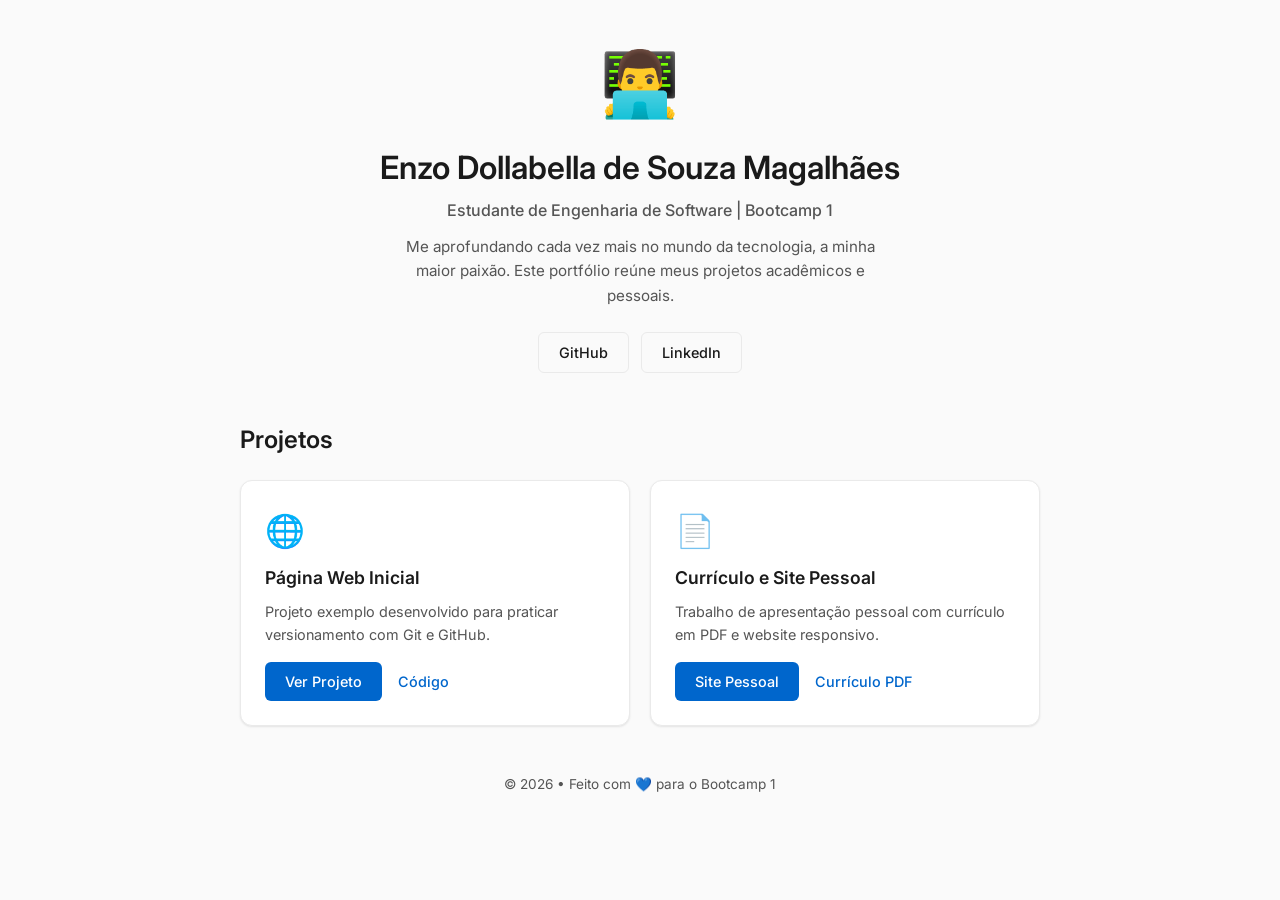
==== index.html @ 18f5675f "Adicionado página portal para GitHub Pages" ====
<!DOCTYPE html>
<html lang="pt-BR">
<head>
  <meta charset="UTF-8">
  <meta name="viewport" content="width=device-width, initial-scale=1.0">
  <title>Meu Portfólio | Bootcamp</title>
  <link rel="stylesheet" href="style.css">
  <link rel="preconnect" href="https://fonts.googleapis.com">
  <link href="https://fonts.googleapis.com/css2?family=Inter:wght@400;500;600&display=swap" rel="stylesheet">
</head>
<body>
  <div class="container">
    <header class="profile">
      <div class="profile-avatar">👨‍💻</div>
      <h1>Enzo Dollabella de Souza Magalhães</h1>
      <p class="tagline">Estudante de Engenharia de Software | Bootcamp 1</p>
      <p class="bio">Me aprofundando cada vez mais no mundo da tecnologia, a minha maior paixão. Este portfólio reúne meus projetos acadêmicos e pessoais.</p>
      <div class="social-links">
        <a href="https://github.com/enzodollabellasm" target="_blank" class="btn btn-outline">GitHub</a>
        <a href="https://www.linkedin.com/in/enzo-dollabella-897634311/" target="_blank" class="btn btn-outline">LinkedIn</a>
      </div>
    </header>

    <main>
      <section class="projects">
        <h2>Projetos</h2>
        <div class="project-grid">
          <article class="project-card">
            <div class="project-icon">🌐</div>
            <h3>Página Web Inicial</h3>
            <p>Projeto exemplo desenvolvido para praticar versionamento com Git e GitHub.</p>
            <div class="project-links">
              <a href="academicos/projeto-exemplo/" class="btn">Ver Projeto</a>
              <a href="academicos/projeto-exemplo/" class="btn btn-text">Código</a>
            </div>
          </article>

          <article class="project-card">
            <div class="project-icon">📄</div>
            <h3>Currículo e Site Pessoal</h3>
            <p>Trabalho de apresentação pessoal com currículo em PDF e website responsivo.</p>
            <div class="project-links">
              <a href="pessoais/curriculo-slides-site/site/" class="btn">Site Pessoal</a>
              <a href="pessoais/curriculo-slides-site/curriculo.pdf" target="_blank" class="btn btn-text">Currículo PDF</a>
            </div>
          </article>
        </div>
      </section>
    </main>

    <footer>
      <p>© 2026 • Feito com 💙 para o Bootcamp 1</p>
    </footer>
  </div>
</body>
</html>
---- style.css ----
:root {
  --bg: #fafafa;
  --surface: #ffffff;
  --text: #1a1a1a;
  --text-secondary: #555;
  --border: #eaeaea;
  --primary: #0066cc;
  --primary-hover: #004b99;
  --radius: 12px;
  --shadow: 0 1px 3px rgba(0,0,0,0.04), 0 1px 2px rgba(0,0,0,0.06);
}

* {
  margin: 0;
  padding: 0;
  box-sizing: border-box;
}

body {
  font-family: 'Inter', -apple-system, BlinkMacSystemFont, sans-serif;
  background: var(--bg);
  color: var(--text);
  line-height: 1.6;
  padding: 2rem 1rem;
}

.container {
  max-width: 800px;
  margin: 0 auto;
}

/* Profile Header */
.profile {
  text-align: center;
  margin-bottom: 3rem;
}

.profile-avatar {
  font-size: 4rem;
  margin-bottom: 0.5rem;
}

.profile h1 {
  font-size: 2rem;
  font-weight: 600;
  margin-bottom: 0.25rem;
}

.tagline {
  color: var(--text-secondary);
  font-weight: 500;
  margin-bottom: 0.75rem;
}

.bio {
  color: var(--text-secondary);
  max-width: 500px;
  margin: 0 auto 1.5rem;
  font-size: 0.95rem;
}

.social-links {
  display: flex;
  justify-content: center;
  gap: 0.75rem;
}

/* Buttons */
.btn {
  display: inline-block;
  padding: 0.5rem 1.25rem;
  border-radius: 6px;
  font-weight: 500;
  font-size: 0.9rem;
  text-decoration: none;
  transition: all 0.2s;
  background: var(--primary);
  color: white;
}

.btn:hover {
  background: var(--primary-hover);
}

.btn-outline {
  background: transparent;
  border: 1px solid var(--border);
  color: var(--text);
}

.btn-outline:hover {
  background: var(--surface);
  border-color: #ccc;
}

.btn-text {
  background: transparent;
  color: var(--primary);
  padding: 0.5rem 0.5rem;
}

.btn-text:hover {
  background: rgba(0,102,204,0.05);
}

/* Projects Section */
.projects h2 {
  font-size: 1.5rem;
  margin-bottom: 1.25rem;
  font-weight: 600;
}

.project-grid {
  display: grid;
  grid-template-columns: repeat(auto-fit, minmax(280px, 1fr));
  gap: 1.25rem;
}

.project-card {
  background: var(--surface);
  border: 1px solid var(--border);
  border-radius: var(--radius);
  padding: 1.5rem;
  box-shadow: var(--shadow);
  transition: box-shadow 0.2s;
}

.project-card:hover {
  box-shadow: 0 4px 12px rgba(0,0,0,0.08);
}

.project-icon {
  font-size: 2rem;
  margin-bottom: 0.5rem;
}

.project-card h3 {
  font-size: 1.1rem;
  margin-bottom: 0.5rem;
  font-weight: 600;
}

.project-card p {
  color: var(--text-secondary);
  font-size: 0.9rem;
  margin-bottom: 1rem;
}

.project-links {
  display: flex;
  gap: 0.5rem;
  flex-wrap: wrap;
}

/* Footer */
footer {
  text-align: center;
  margin-top: 3rem;
  color: var(--text-secondary);
  font-size: 0.85rem;
}
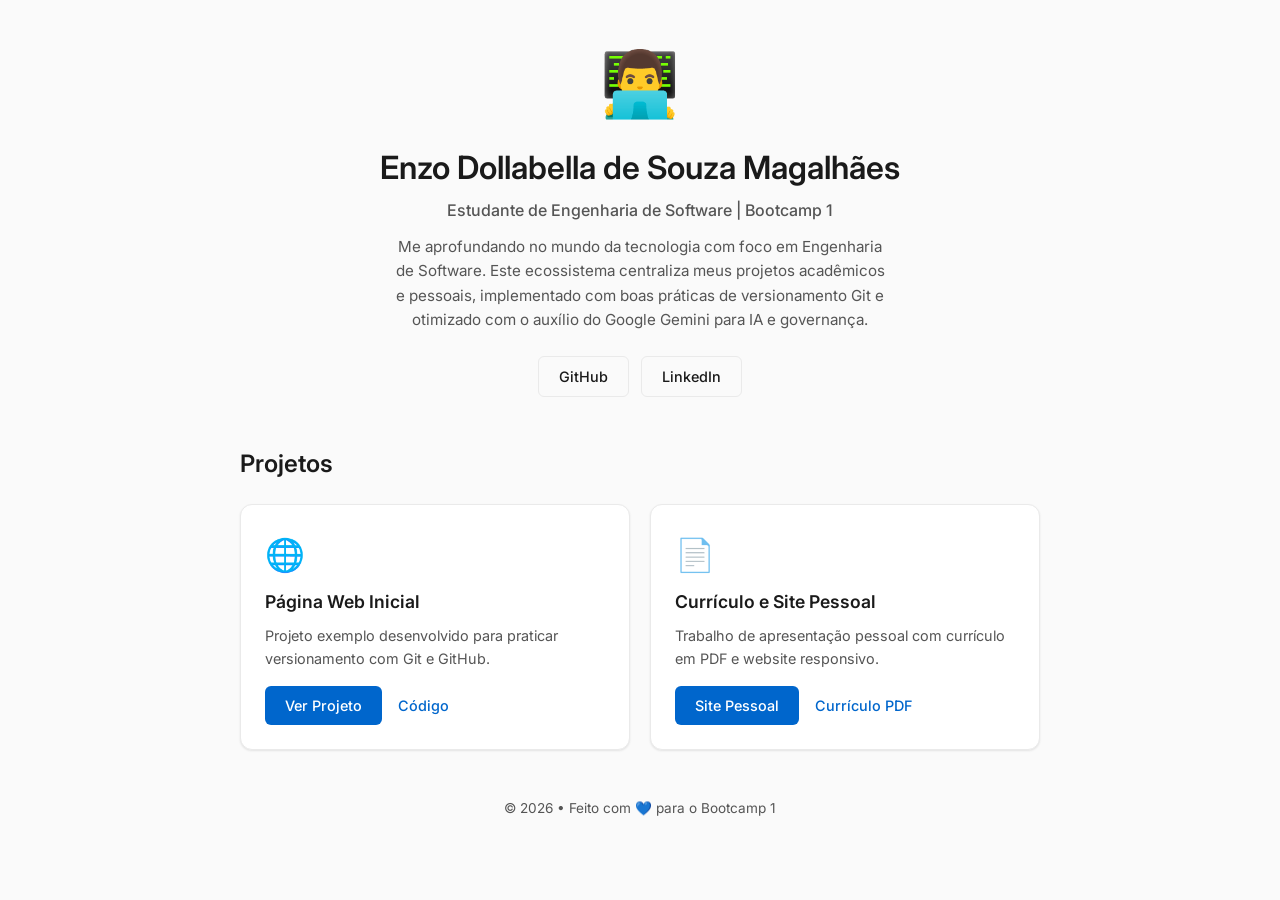
==== commit 49f4c2d0: "Atualizando o GitHub Pages e aprimorando a descrição principal acerca do conteúdo do Site, especific" ====
--- a/index.html
+++ b/index.html
@@ -14,7 +14,7 @@
       <div class="profile-avatar">👨‍💻</div>
       <h1>Enzo Dollabella de Souza Magalhães</h1>
       <p class="tagline">Estudante de Engenharia de Software | Bootcamp 1</p>
-      <p class="bio">Me aprofundando cada vez mais no mundo da tecnologia, a minha maior paixão. Este portfólio reúne meus projetos acadêmicos e pessoais.</p>
+      <p class="bio">Me aprofundando no mundo da tecnologia com foco em Engenharia de Software. Este ecossistema centraliza meus projetos acadêmicos e pessoais, implementado com boas práticas de versionamento Git e otimizado com o auxílio do Google Gemini para IA e governança.</p>
       <div class="social-links">
         <a href="https://github.com/enzodollabellasm" target="_blank" class="btn btn-outline">GitHub</a>
         <a href="https://www.linkedin.com/in/enzo-dollabella-897634311/" target="_blank" class="btn btn-outline">LinkedIn</a>
@@ -24,27 +24,27 @@
     <main>
       <section class="projects">
         <h2>Projetos</h2>
-        <div class="project-grid">
-          <article class="project-card">
-            <div class="project-icon">🌐</div>
-            <h3>Página Web Inicial</h3>
-            <p>Projeto exemplo desenvolvido para praticar versionamento com Git e GitHub.</p>
-            <div class="project-links">
-              <a href="academicos/projeto-exemplo/" class="btn">Ver Projeto</a>
-              <a href="academicos/projeto-exemplo/" class="btn btn-text">Código</a>
-            </div>
-          </article>
+<div class="project-grid">
+  <article class="project-card">
+    <div class="project-icon">🌐</div>
+    <h3>Página Web Inicial</h3>
+    <p>Projeto exemplo desenvolvido para praticar versionamento com Git e GitHub.</p>
+    <div class="project-links">
+      <a href="academicos/projeto-exemplo/" class="btn">Ver Projeto</a>
+      <a href="https://github.com/enzodollabellasm/meu-portfolio/tree/main/academicos/projeto-exemplo" target="_blank" class="btn btn-text">Código</a>
+    </div>
+  </article>
 
-          <article class="project-card">
-            <div class="project-icon">📄</div>
-            <h3>Currículo e Site Pessoal</h3>
-            <p>Trabalho de apresentação pessoal com currículo em PDF e website responsivo.</p>
-            <div class="project-links">
-              <a href="pessoais/curriculo-slides-site/site/" class="btn">Site Pessoal</a>
-              <a href="pessoais/curriculo-slides-site/curriculo.pdf" target="_blank" class="btn btn-text">Currículo PDF</a>
-            </div>
-          </article>
-        </div>
+  <article class="project-card">
+    <div class="project-icon">📄</div>
+    <h3>Currículo e Site Pessoal</h3>
+    <p>Trabalho de apresentação pessoal com currículo em PDF e website responsivo.</p>
+    <div class="project-links">
+      <a href="pessoais/curriculo-slides-site/site/index.html" class="btn">Site Pessoal</a>
+      <a href="pessoais/curriculo-slides-site/curriculo.pdf" target="_blank" class="btn btn-text">Currículo PDF</a>
+    </div>
+  </article>
+</div>
       </section>
     </main>
 
@@ -53,4 +53,4 @@
     </footer>
   </div>
 </body>
-</html>+</html>
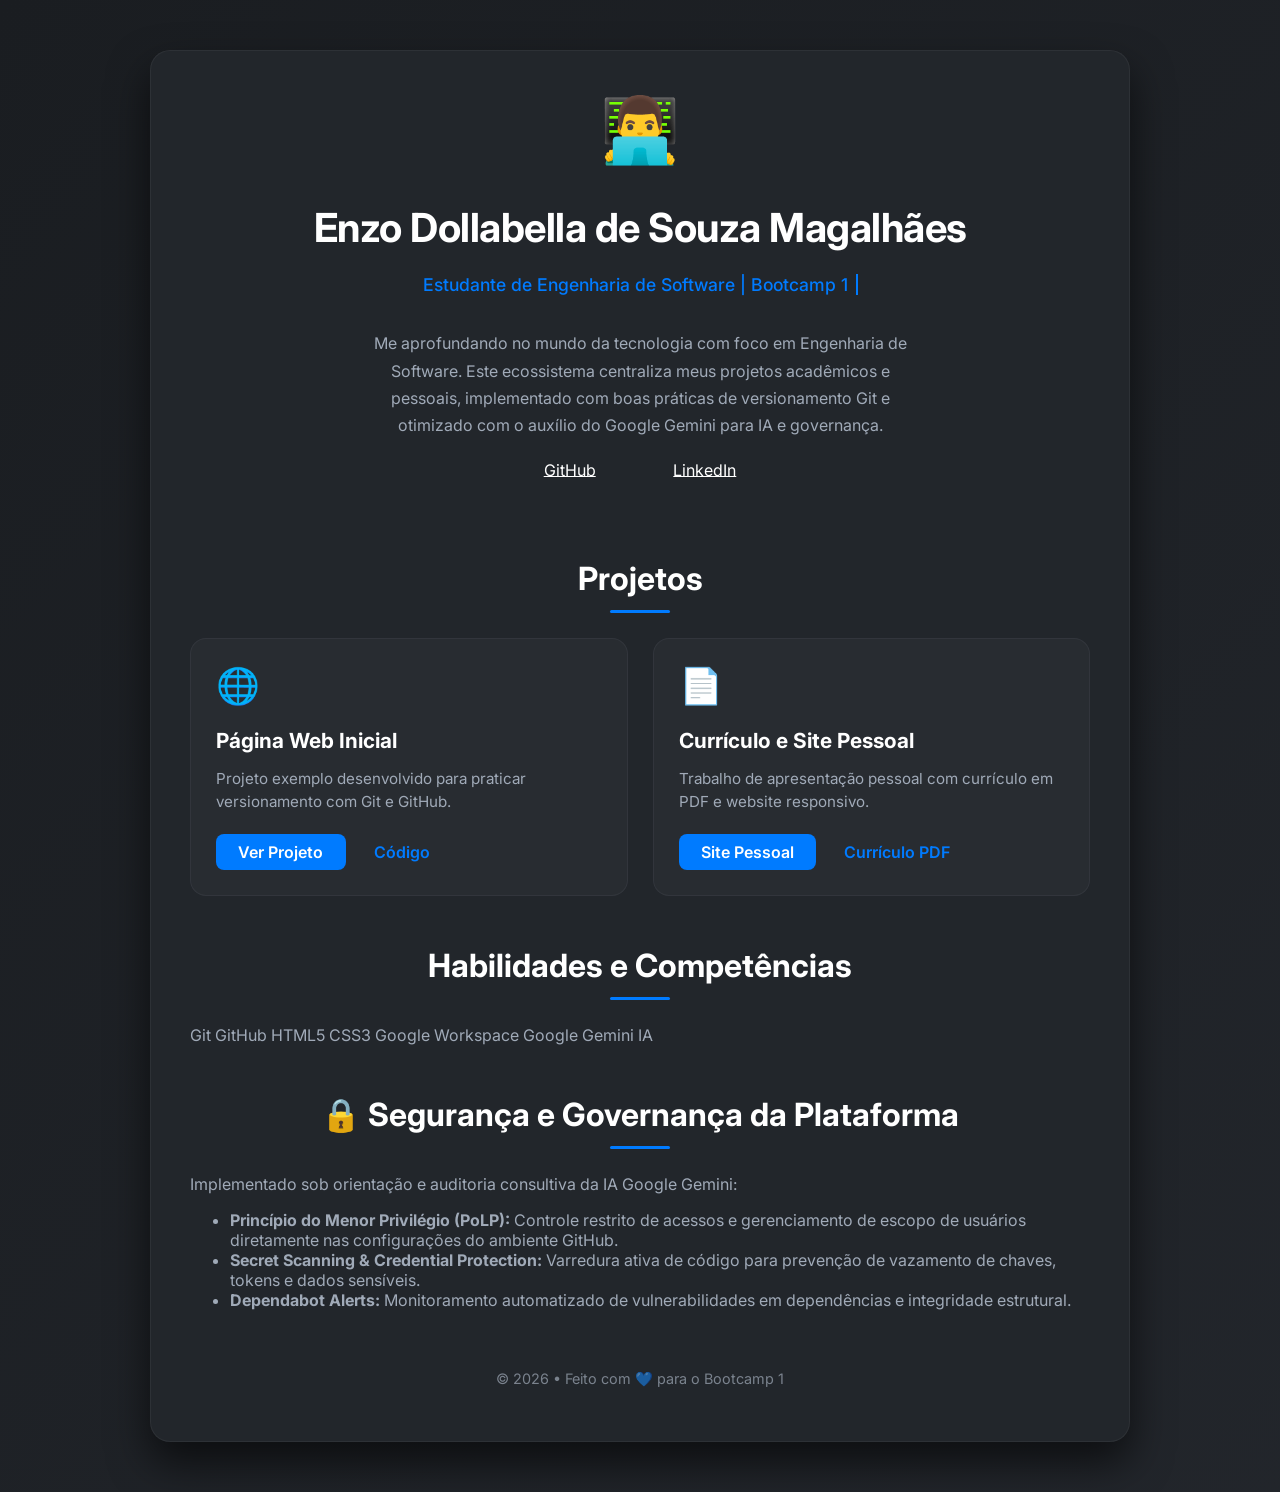
==== commit 026aaa24: "Adiciona seções de Habilidades e Segurança/Governança" ====
--- a/index.html
+++ b/index.html
@@ -42,9 +42,31 @@
     <div class="project-links">
       <a href="pessoais/curriculo-slides-site/site/index.html" class="btn">Site Pessoal</a>
       <a href="pessoais/curriculo-slides-site/curriculo.pdf" target="_blank" class="btn btn-text">Currículo PDF</a>
-    </div>
-  </article>
-</div>
+     </div>
+   </article>
+  </div>
+</section>
+
+      <section class="skills">
+        <h2>Habilidades e Competências</h2>
+        <div class="skills-grid">
+          <span class="skill-badge">Git</span>
+          <span class="skill-badge">GitHub</span>
+          <span class="skill-badge">HTML5</span>
+          <span class="skill-badge">CSS3</span>
+          <span class="skill-badge">Google Workspace</span>
+          <span class="skill-badge">Google Gemini IA</span>
+        </div>
+      </section>
+
+      <section class="security">
+        <h2>🔒 Segurança e Governança da Plataforma</h2>
+        <p>Implementado sob orientação e auditoria consultiva da IA Google Gemini:</p>
+        <ul>
+          <li><strong>Princípio do Menor Privilégio (PoLP):</strong> Controle restrito de acessos e gerenciamento de escopo de usuários diretamente nas configurações do ambiente GitHub.</li>
+          <li><strong>Secret Scanning & Credential Protection:</strong> Varredura ativa de código para prevenção de vazamento de chaves, tokens e dados sensíveis.</li>
+          <li><strong>Dependabot Alerts:</strong> Monitoramento automatizado de vulnerabilidades em dependências e integridade estrutural.</li>
+        </ul>
       </section>
     </main>
 
--- a/style.css
+++ b/style.css
@@ -1,161 +1,236 @@
+/* === style.css - Dark Fusion + Detalhes Dinâmicos === */
+
+/* --- Variáveis de Paleta (Gemini) --- */
 :root {
-  --bg: #fafafa;
-  --surface: #ffffff;
-  --text: #1a1a1a;
-  --text-secondary: #555;
-  --border: #eaeaea;
-  --primary: #0066cc;
-  --primary-hover: #004b99;
-  --radius: 12px;
-  --shadow: 0 1px 3px rgba(0,0,0,0.04), 0 1px 2px rgba(0,0,0,0.06);
-}
-
-* {
-  margin: 0;
-  padding: 0;
-  box-sizing: border-box;
-}
-
+    --bg-color: #1a1d21;
+    --container-bg: #22262b;
+    --text-primary: #a0aab8;
+    --title-primary: #ffffff;
+    --accent-color: #007bff;
+    --accent-dark: #0056b3;
+}
+
+/* --- Animação de fundo (gradiente sutil) --- */
 body {
-  font-family: 'Inter', -apple-system, BlinkMacSystemFont, sans-serif;
-  background: var(--bg);
-  color: var(--text);
-  line-height: 1.6;
-  padding: 2rem 1rem;
-}
-
+    background: linear-gradient(135deg, #1a1d21 0%, #2a2e35 50%, #1a1d21 100%);
+    background-size: 400% 400%;
+    animation: gradientShift 12s ease infinite;
+    color: var(--text-primary);
+    font-family: 'Inter', sans-serif;
+    margin: 0;
+    padding: 20px;
+    min-height: 100vh;
+}
+
+@keyframes gradientShift {
+    0% { background-position: 0% 50%; }
+    50% { background-position: 100% 50%; }
+    100% { background-position: 0% 50%; }
+}
+
+/* --- Container --- */
 .container {
-  max-width: 800px;
-  margin: 0 auto;
-}
-
-/* Profile Header */
+    background-color: var(--container-bg);
+    max-width: 900px;
+    margin: 30px auto;
+    padding: 40px;
+    border-radius: 20px;
+    box-shadow: 0 20px 40px rgba(0,0,0,0.6), 0 0 0 1px rgba(255,255,255,0.05) inset;
+    backdrop-filter: blur(2px);
+}
+
+/* --- Perfil e Biografia --- */
 .profile {
-  text-align: center;
-  margin-bottom: 3rem;
+    text-align: center;
+    padding-bottom: 30px;
 }
 
 .profile-avatar {
-  font-size: 4rem;
-  margin-bottom: 0.5rem;
-}
-
-.profile h1 {
-  font-size: 2rem;
-  font-weight: 600;
-  margin-bottom: 0.25rem;
+    font-size: 4rem;
+    margin-bottom: 0.5rem;
+    display: inline-block;
+    animation: float 3s ease-in-out infinite;
+}
+
+@keyframes float {
+    0% { transform: translateY(0px); }
+    50% { transform: translateY(-8px); }
+    100% { transform: translateY(0px); }
+}
+
+h1 {
+    color: var(--title-primary);
+    font-size: 2.5rem;
+    margin-bottom: 5px;
+    font-weight: 700;
+    letter-spacing: -0.5px;
 }
 
 .tagline {
-  color: var(--text-secondary);
-  font-weight: 500;
-  margin-bottom: 0.75rem;
+    font-weight: 500;
+    color: var(--accent-color);
+    margin-bottom: 15px;
+    font-size: 1.1rem;
+    border-right: 2px solid var(--accent-color);
+    display: inline-block;
+    padding-right: 8px;
+    animation: blinkCursor 0.8s infinite;
+}
+
+@keyframes blinkCursor {
+    0%, 100% { border-color: transparent; }
+    50% { border-color: var(--accent-color); }
 }
 
 .bio {
-  color: var(--text-secondary);
-  max-width: 500px;
-  margin: 0 auto 1.5rem;
-  font-size: 0.95rem;
-}
-
-.social-links {
-  display: flex;
-  justify-content: center;
-  gap: 0.75rem;
-}
-
-/* Buttons */
-.btn {
-  display: inline-block;
-  padding: 0.5rem 1.25rem;
-  border-radius: 6px;
-  font-weight: 500;
-  font-size: 0.9rem;
-  text-decoration: none;
-  transition: all 0.2s;
-  background: var(--primary);
-  color: white;
-}
-
-.btn:hover {
-  background: var(--primary-hover);
-}
-
-.btn-outline {
-  background: transparent;
-  border: 1px solid var(--border);
-  color: var(--text);
-}
-
-.btn-outline:hover {
-  background: var(--surface);
-  border-color: #ccc;
-}
-
-.btn-text {
-  background: transparent;
-  color: var(--primary);
-  padding: 0.5rem 0.5rem;
-}
-
-.btn-text:hover {
-  background: rgba(0,102,204,0.05);
-}
-
-/* Projects Section */
-.projects h2 {
-  font-size: 1.5rem;
-  margin-bottom: 1.25rem;
-  font-weight: 600;
+    line-height: 1.7;
+    margin: 20px 0;
+    max-width: 550px;
+    margin-left: auto;
+    margin-right: auto;
+    color: var(--text-primary);
+}
+
+.social-links a.btn-outline {
+    color: var(--title-primary);
+    border-color: var(--text-primary);
+    margin: 0 8px;
+    transition: all 0.3s ease;
+    border-radius: 30px;
+    padding: 0.6rem 1.8rem;
+}
+
+.social-links a.btn-outline:hover {
+    color: #ffffff;
+    border-color: var(--accent-color);
+    background-color: var(--accent-color);
+    box-shadow: 0 0 15px rgba(0,123,255,0.4);
+    transform: translateY(-2px);
+}
+
+/* --- Projetos --- */
+h2 {
+    color: var(--title-primary);
+    font-size: 2rem;
+    margin-top: 50px;
+    margin-bottom: 25px;
+    text-align: center;
+    position: relative;
+}
+
+h2:after {
+    content: '';
+    display: block;
+    width: 60px;
+    height: 3px;
+    background: var(--accent-color);
+    margin: 12px auto 0;
+    border-radius: 3px;
 }
 
 .project-grid {
-  display: grid;
-  grid-template-columns: repeat(auto-fit, minmax(280px, 1fr));
-  gap: 1.25rem;
+    display: grid;
+    grid-template-columns: repeat(auto-fit, minmax(260px, 1fr));
+    gap: 25px;
 }
 
 .project-card {
-  background: var(--surface);
-  border: 1px solid var(--border);
-  border-radius: var(--radius);
-  padding: 1.5rem;
-  box-shadow: var(--shadow);
-  transition: box-shadow 0.2s;
+    background: rgba(255,255,255,0.03);
+    border: 1px solid rgba(160,170,184,0.08);
+    padding: 25px;
+    border-radius: 16px;
+    transition: all 0.35s cubic-bezier(0.25, 0.46, 0.45, 0.94);
+    opacity: 0;
+    transform: translateY(20px);
+    animation: cardFadeIn 0.6s ease forwards;
+}
+
+.project-card:nth-child(1) { animation-delay: 0.1s; }
+.project-card:nth-child(2) { animation-delay: 0.2s; }
+
+@keyframes cardFadeIn {
+    to {
+        opacity: 1;
+        transform: translateY(0);
+    }
 }
 
 .project-card:hover {
-  box-shadow: 0 4px 12px rgba(0,0,0,0.08);
+    transform: translateY(-8px);
+    border-color: var(--accent-color);
+    box-shadow: 0 12px 28px rgba(0,123,255,0.15);
+    background: rgba(255,255,255,0.06);
 }
 
 .project-icon {
-  font-size: 2rem;
-  margin-bottom: 0.5rem;
+    font-size: 2.2rem;
+    margin-bottom: 12px;
 }
 
 .project-card h3 {
-  font-size: 1.1rem;
-  margin-bottom: 0.5rem;
-  font-weight: 600;
+    color: var(--title-primary);
+    margin-bottom: 8px;
+    font-size: 1.3rem;
 }
 
 .project-card p {
-  color: var(--text-secondary);
-  font-size: 0.9rem;
-  margin-bottom: 1rem;
+    color: var(--text-primary);
+    font-size: 0.95rem;
+    line-height: 1.5;
+    margin-bottom: 20px;
 }
 
 .project-links {
-  display: flex;
-  gap: 0.5rem;
-  flex-wrap: wrap;
-}
-
-/* Footer */
+    display: flex;
+    gap: 12px;
+    flex-wrap: wrap;
+}
+
+.project-links a.btn {
+    background-color: var(--accent-color);
+    color: #ffffff;
+    border-radius: 8px;
+    padding: 0.5rem 1.4rem;
+    font-weight: 600;
+    transition: all 0.3s;
+    text-decoration: none;
+}
+
+.project-links a.btn:hover {
+    background-color: var(--accent-dark);
+    box-shadow: 0 4px 14px rgba(0,123,255,0.4);
+}
+
+.project-links a.btn-text {
+    color: var(--accent-color);
+    background: transparent;
+    padding: 0.5rem 1rem;
+    border-radius: 8px;
+    font-weight: 600;
+    transition: all 0.3s;
+}
+
+.project-links a.btn-text:hover {
+    background: rgba(0,123,255,0.1);
+    color: #ffffff;
+}
+
+/* --- Rodapé --- */
 footer {
-  text-align: center;
-  margin-top: 3rem;
-  color: var(--text-secondary);
-  font-size: 0.85rem;
-}+    text-align: center;
+    color: var(--text-primary);
+    margin-top: 60px;
+    font-size: 0.9rem;
+    opacity: 0.7;
+}
+
+/* --- Responsivo --- */
+@media (max-width: 600px) {
+    .container {
+        margin: 10px;
+        padding: 25px;
+    }
+    h1 {
+        font-size: 2rem;
+    }
+}
